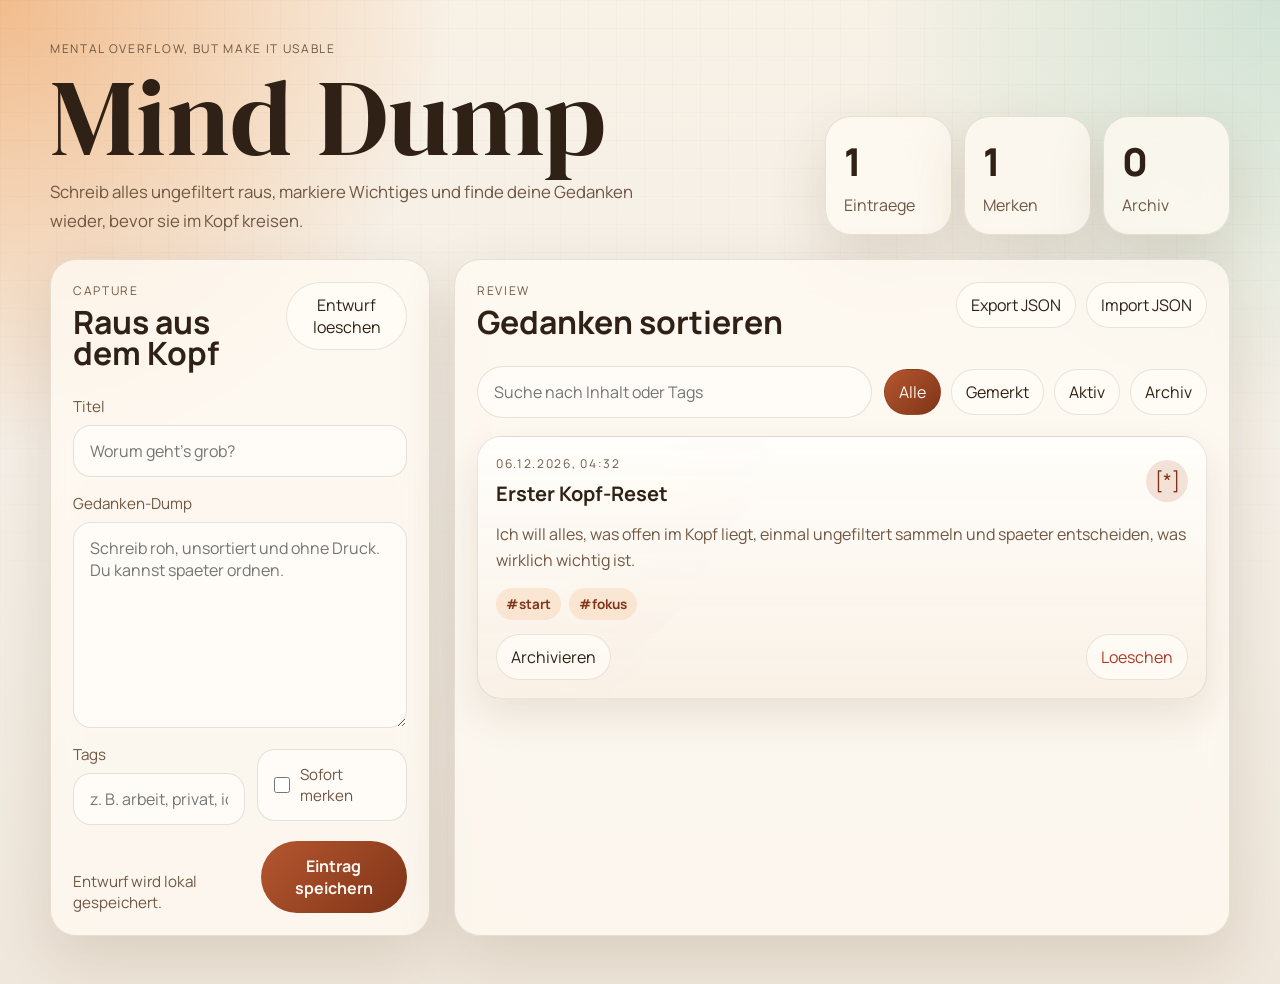
==== index.html @ 77f547cd "Initial Mind Dump MVP" ====
<!DOCTYPE html>
<html lang="de">
  <head>
    <meta charset="UTF-8" />
    <meta name="viewport" content="width=device-width, initial-scale=1.0" />
    <title>Mind Dump</title>
    <link rel="preconnect" href="https://fonts.googleapis.com" />
    <link rel="preconnect" href="https://fonts.gstatic.com" crossorigin />
    <link
      href="https://fonts.googleapis.com/css2?family=Manrope:wght@400;500;700;800&family=DM+Serif+Display:ital@0;1&display=swap"
      rel="stylesheet"
    />
    <link rel="stylesheet" href="./styles.css" />
  </head>
  <body>
    <div class="page-shell">
      <header class="hero">
        <div class="hero-copy">
          <p class="eyebrow">mental overflow, but make it usable</p>
          <h1>Mind Dump</h1>
          <p class="hero-text">
            Schreib alles ungefiltert raus, markiere Wichtiges und finde deine
            Gedanken wieder, bevor sie im Kopf kreisen.
          </p>
        </div>
        <div class="hero-stats" aria-label="Uebersicht">
          <article>
            <span id="totalCount">0</span>
            <p>Eintraege</p>
          </article>
          <article>
            <span id="starredCount">0</span>
            <p>Merken</p>
          </article>
          <article>
            <span id="archivedCount">0</span>
            <p>Archiv</p>
          </article>
        </div>
      </header>

      <main class="layout">
        <section class="composer panel">
          <div class="section-head">
            <div>
              <p class="section-kicker">Capture</p>
              <h2>Raus aus dem Kopf</h2>
            </div>
            <button id="clearDraftButton" class="ghost-button" type="button">
              Entwurf loeschen
            </button>
          </div>

          <form id="entryForm" class="entry-form">
            <label class="field">
              <span>Titel</span>
              <input
                id="titleInput"
                name="title"
                type="text"
                maxlength="80"
                placeholder="Worum geht's grob?"
              />
            </label>

            <label class="field">
              <span>Gedanken-Dump</span>
              <textarea
                id="contentInput"
                name="content"
                rows="8"
                maxlength="1200"
                placeholder="Schreib roh, unsortiert und ohne Druck. Du kannst spaeter ordnen."
                required
              ></textarea>
            </label>

            <div class="form-row">
              <label class="field">
                <span>Tags</span>
                <input
                  id="tagsInput"
                  name="tags"
                  type="text"
                  placeholder="z. B. arbeit, privat, idee"
                />
              </label>

              <label class="toggle">
                <input id="starInput" name="starred" type="checkbox" />
                <span>Sofort merken</span>
              </label>
            </div>

            <div class="form-actions">
              <p id="draftState" class="draft-state" aria-live="polite">
                Entwurf wird lokal gespeichert.
              </p>
              <button class="primary-button" type="submit">
                Eintrag speichern
              </button>
            </div>
          </form>
        </section>

        <section class="board panel">
          <div class="section-head board-head">
            <div>
              <p class="section-kicker">Review</p>
              <h2>Gedanken sortieren</h2>
            </div>
            <div class="actions-inline">
              <button id="exportButton" class="ghost-button" type="button">
                Export JSON
              </button>
              <label class="import-button">
                Import JSON
                <input id="importInput" type="file" accept="application/json" />
              </label>
            </div>
          </div>

          <div class="toolbar">
            <label class="search-field">
              <span class="sr-only">Suche</span>
              <input
                id="searchInput"
                type="search"
                placeholder="Suche nach Inhalt oder Tags"
              />
            </label>

            <div class="filters" role="tablist" aria-label="Filter">
              <button class="filter-chip active" type="button" data-filter="all">
                Alle
              </button>
              <button class="filter-chip" type="button" data-filter="starred">
                Gemerkt
              </button>
              <button class="filter-chip" type="button" data-filter="active">
                Aktiv
              </button>
              <button class="filter-chip" type="button" data-filter="archived">
                Archiv
              </button>
            </div>
          </div>

          <div id="entriesGrid" class="entries-grid" aria-live="polite"></div>
          <template id="entryTemplate">
            <article class="entry-card">
              <div class="entry-top">
                <div>
                  <p class="entry-date"></p>
                  <h3 class="entry-title"></h3>
                </div>
                <button class="star-button" type="button" aria-label="Merken">
                  [ ]
                </button>
              </div>
              <p class="entry-content"></p>
              <div class="tag-list"></div>
              <div class="entry-actions">
                <button class="ghost-button archive-button" type="button">
                  Archivieren
                </button>
                <button class="ghost-button delete-button danger" type="button">
                  Loeschen
                </button>
              </div>
            </article>
          </template>

          <div id="emptyState" class="empty-state">
            <p>Noch nichts hier. Der erste ungeordnete Gedanke darf ruhig chaotisch sein.</p>
          </div>
        </section>
      </main>
    </div>

    <script src="./app.js"></script>
  </body>
</html>
---- styles.css ----
:root {
  --bg: #f4efe7;
  --bg-accent: #f8d8a8;
  --panel: rgba(255, 250, 243, 0.78);
  --panel-strong: #fffaf3;
  --line: rgba(77, 49, 27, 0.12);
  --text: #2f2116;
  --muted: #715743;
  --accent: #b5572f;
  --accent-deep: #7f3418;
  --accent-soft: #f0b37e;
  --danger: #ab3b28;
  --shadow: 0 22px 60px rgba(82, 48, 22, 0.14);
}

* {
  box-sizing: border-box;
}

body {
  margin: 0;
  min-height: 100vh;
  font-family: "Manrope", sans-serif;
  color: var(--text);
  background:
    radial-gradient(circle at top left, rgba(240, 179, 126, 0.85), transparent 28%),
    radial-gradient(circle at top right, rgba(189, 220, 204, 0.65), transparent 26%),
    linear-gradient(180deg, #f8f1e6 0%, var(--bg) 45%, #efe7db 100%);
}

body::before {
  content: "";
  position: fixed;
  inset: 0;
  pointer-events: none;
  background-image: linear-gradient(rgba(77, 49, 27, 0.04) 1px, transparent 1px),
    linear-gradient(90deg, rgba(77, 49, 27, 0.04) 1px, transparent 1px);
  background-size: 28px 28px;
  mask-image: linear-gradient(180deg, rgba(0, 0, 0, 0.55), transparent 90%);
}

.page-shell {
  width: min(1180px, calc(100% - 32px));
  margin: 0 auto;
  padding: 40px 0 48px;
}

.hero {
  display: grid;
  grid-template-columns: minmax(0, 1.3fr) minmax(280px, 0.7fr);
  gap: 24px;
  align-items: end;
  margin-bottom: 24px;
}

.eyebrow,
.section-kicker,
.entry-date {
  margin: 0;
  letter-spacing: 0.14em;
  text-transform: uppercase;
  color: var(--muted);
  font-size: 0.75rem;
}

.hero h1,
.section-head h2 {
  margin: 8px 0 10px;
  line-height: 0.95;
}

.hero h1 {
  font-family: "DM Serif Display", serif;
  font-size: clamp(3.6rem, 10vw, 6.8rem);
  font-weight: 400;
}

.hero-text {
  width: min(62ch, 100%);
  margin: 0;
  color: var(--muted);
  font-size: 1.05rem;
  line-height: 1.7;
}

.hero-stats {
  display: grid;
  grid-template-columns: repeat(3, 1fr);
  gap: 12px;
}

.hero-stats article,
.panel {
  border: 1px solid var(--line);
  border-radius: 26px;
  backdrop-filter: blur(14px);
  box-shadow: var(--shadow);
  background: var(--panel);
}

.hero-stats article {
  padding: 18px;
}

.hero-stats span {
  display: block;
  font-size: clamp(1.6rem, 4vw, 2.4rem);
  font-weight: 800;
}

.hero-stats p {
  margin: 6px 0 0;
  color: var(--muted);
}

.layout {
  display: grid;
  grid-template-columns: minmax(320px, 380px) minmax(0, 1fr);
  gap: 24px;
}

.panel {
  padding: 22px;
}

.section-head,
.entry-top,
.form-row,
.form-actions,
.board-head,
.toolbar,
.entry-actions {
  display: flex;
  align-items: center;
  justify-content: space-between;
  gap: 12px;
}

.section-head {
  align-items: flex-start;
  margin-bottom: 18px;
}

.section-head h2 {
  font-size: 2rem;
}

.entry-form {
  display: grid;
  gap: 16px;
}

.field {
  display: grid;
  gap: 8px;
}

.field span,
.toggle span,
.draft-state {
  color: var(--muted);
  font-size: 0.95rem;
}

input,
textarea,
.filter-chip,
.ghost-button,
.primary-button,
.import-button,
.star-button {
  font: inherit;
}

input,
textarea {
  width: 100%;
  border: 1px solid rgba(77, 49, 27, 0.14);
  border-radius: 18px;
  padding: 14px 16px;
  color: var(--text);
  background: rgba(255, 253, 249, 0.92);
  transition: border-color 160ms ease, transform 160ms ease, box-shadow 160ms ease;
}

input:focus,
textarea:focus,
.filter-chip:focus-visible,
.ghost-button:focus-visible,
.primary-button:focus-visible,
.import-button:focus-within,
.star-button:focus-visible {
  outline: none;
  border-color: rgba(181, 87, 47, 0.5);
  box-shadow: 0 0 0 4px rgba(181, 87, 47, 0.12);
}

textarea {
  resize: vertical;
  min-height: 180px;
}

.toggle {
  display: inline-flex;
  align-items: center;
  gap: 10px;
  padding: 14px 16px;
  border-radius: 18px;
  border: 1px solid rgba(77, 49, 27, 0.14);
  background: rgba(255, 253, 249, 0.92);
  min-width: 150px;
}

.toggle input {
  width: 18px;
  height: 18px;
  margin: 0;
}

.form-actions {
  align-items: flex-end;
}

.draft-state {
  margin: 0;
}

.primary-button,
.ghost-button,
.import-button,
.filter-chip,
.star-button {
  border: 0;
  cursor: pointer;
  transition: transform 160ms ease, background-color 160ms ease, color 160ms ease,
    opacity 160ms ease;
}

.primary-button:hover,
.ghost-button:hover,
.import-button:hover,
.filter-chip:hover,
.star-button:hover {
  transform: translateY(-1px);
}

.primary-button {
  padding: 14px 18px;
  border-radius: 999px;
  color: #fff7f2;
  background: linear-gradient(135deg, var(--accent) 0%, var(--accent-deep) 100%);
  font-weight: 700;
}

.ghost-button,
.import-button,
.filter-chip {
  padding: 11px 14px;
  border-radius: 999px;
  color: var(--text);
  background: rgba(255, 252, 246, 0.9);
  border: 1px solid rgba(77, 49, 27, 0.12);
}

.import-button {
  position: relative;
  overflow: hidden;
}

.import-button input {
  position: absolute;
  inset: 0;
  opacity: 0;
  cursor: pointer;
}

.filters,
.actions-inline {
  display: flex;
  flex-wrap: wrap;
  gap: 10px;
}

.filter-chip.active {
  color: #fff6ee;
  background: linear-gradient(135deg, var(--accent) 0%, var(--accent-deep) 100%);
}

.search-field {
  flex: 1 1 240px;
}

.search-field input {
  border-radius: 999px;
}

.entries-grid {
  display: grid;
  grid-template-columns: repeat(auto-fit, minmax(250px, 1fr));
  gap: 16px;
  margin-top: 18px;
}

.entry-card {
  display: grid;
  gap: 14px;
  padding: 18px;
  min-height: 240px;
  border-radius: 24px;
  border: 1px solid rgba(77, 49, 27, 0.12);
  background:
    linear-gradient(180deg, rgba(255, 254, 251, 0.96), rgba(249, 240, 229, 0.92)),
    linear-gradient(135deg, rgba(240, 179, 126, 0.12), transparent 50%);
  box-shadow: 0 18px 40px rgba(67, 40, 20, 0.1);
  animation: fadeUp 320ms ease both;
}

.entry-title {
  margin: 8px 0 0;
  font-size: 1.25rem;
}

.entry-content {
  margin: 0;
  color: var(--muted);
  line-height: 1.65;
  white-space: pre-wrap;
}

.tag-list {
  display: flex;
  flex-wrap: wrap;
  gap: 8px;
}

.tag {
  padding: 7px 10px;
  border-radius: 999px;
  background: rgba(240, 179, 126, 0.24);
  color: var(--accent-deep);
  font-size: 0.84rem;
  font-weight: 700;
}

.star-button {
  width: 42px;
  height: 42px;
  border-radius: 50%;
  color: var(--accent-deep);
  background: rgba(240, 179, 126, 0.18);
  font-size: 1.25rem;
}

.star-button.is-starred {
  background: rgba(181, 87, 47, 0.16);
}

.danger {
  color: var(--danger);
}

.empty-state {
  margin-top: 18px;
  padding: 42px 18px;
  border-radius: 24px;
  text-align: center;
  color: var(--muted);
  border: 1px dashed rgba(77, 49, 27, 0.18);
  background: rgba(255, 251, 245, 0.7);
}

.sr-only {
  position: absolute;
  width: 1px;
  height: 1px;
  padding: 0;
  margin: -1px;
  overflow: hidden;
  clip: rect(0, 0, 0, 0);
  white-space: nowrap;
  border: 0;
}

@keyframes fadeUp {
  from {
    opacity: 0;
    transform: translateY(10px);
  }

  to {
    opacity: 1;
    transform: translateY(0);
  }
}

@media (max-width: 920px) {
  .hero,
  .layout {
    grid-template-columns: 1fr;
  }

  .hero-stats {
    grid-template-columns: repeat(3, minmax(0, 1fr));
  }
}

@media (max-width: 640px) {
  .page-shell {
    width: min(100% - 20px, 100%);
    padding-top: 20px;
  }

  .panel {
    padding: 18px;
    border-radius: 22px;
  }

  .hero h1 {
    font-size: 3.4rem;
  }

  .hero-stats,
  .form-row,
  .toolbar,
  .entry-actions,
  .form-actions,
  .entry-top {
    grid-template-columns: 1fr;
    display: grid;
  }

  .actions-inline {
    width: 100%;
  }

  .ghost-button,
  .primary-button,
  .import-button,
  .filter-chip,
  .search-field {
    width: 100%;
    justify-content: center;
    text-align: center;
  }
}
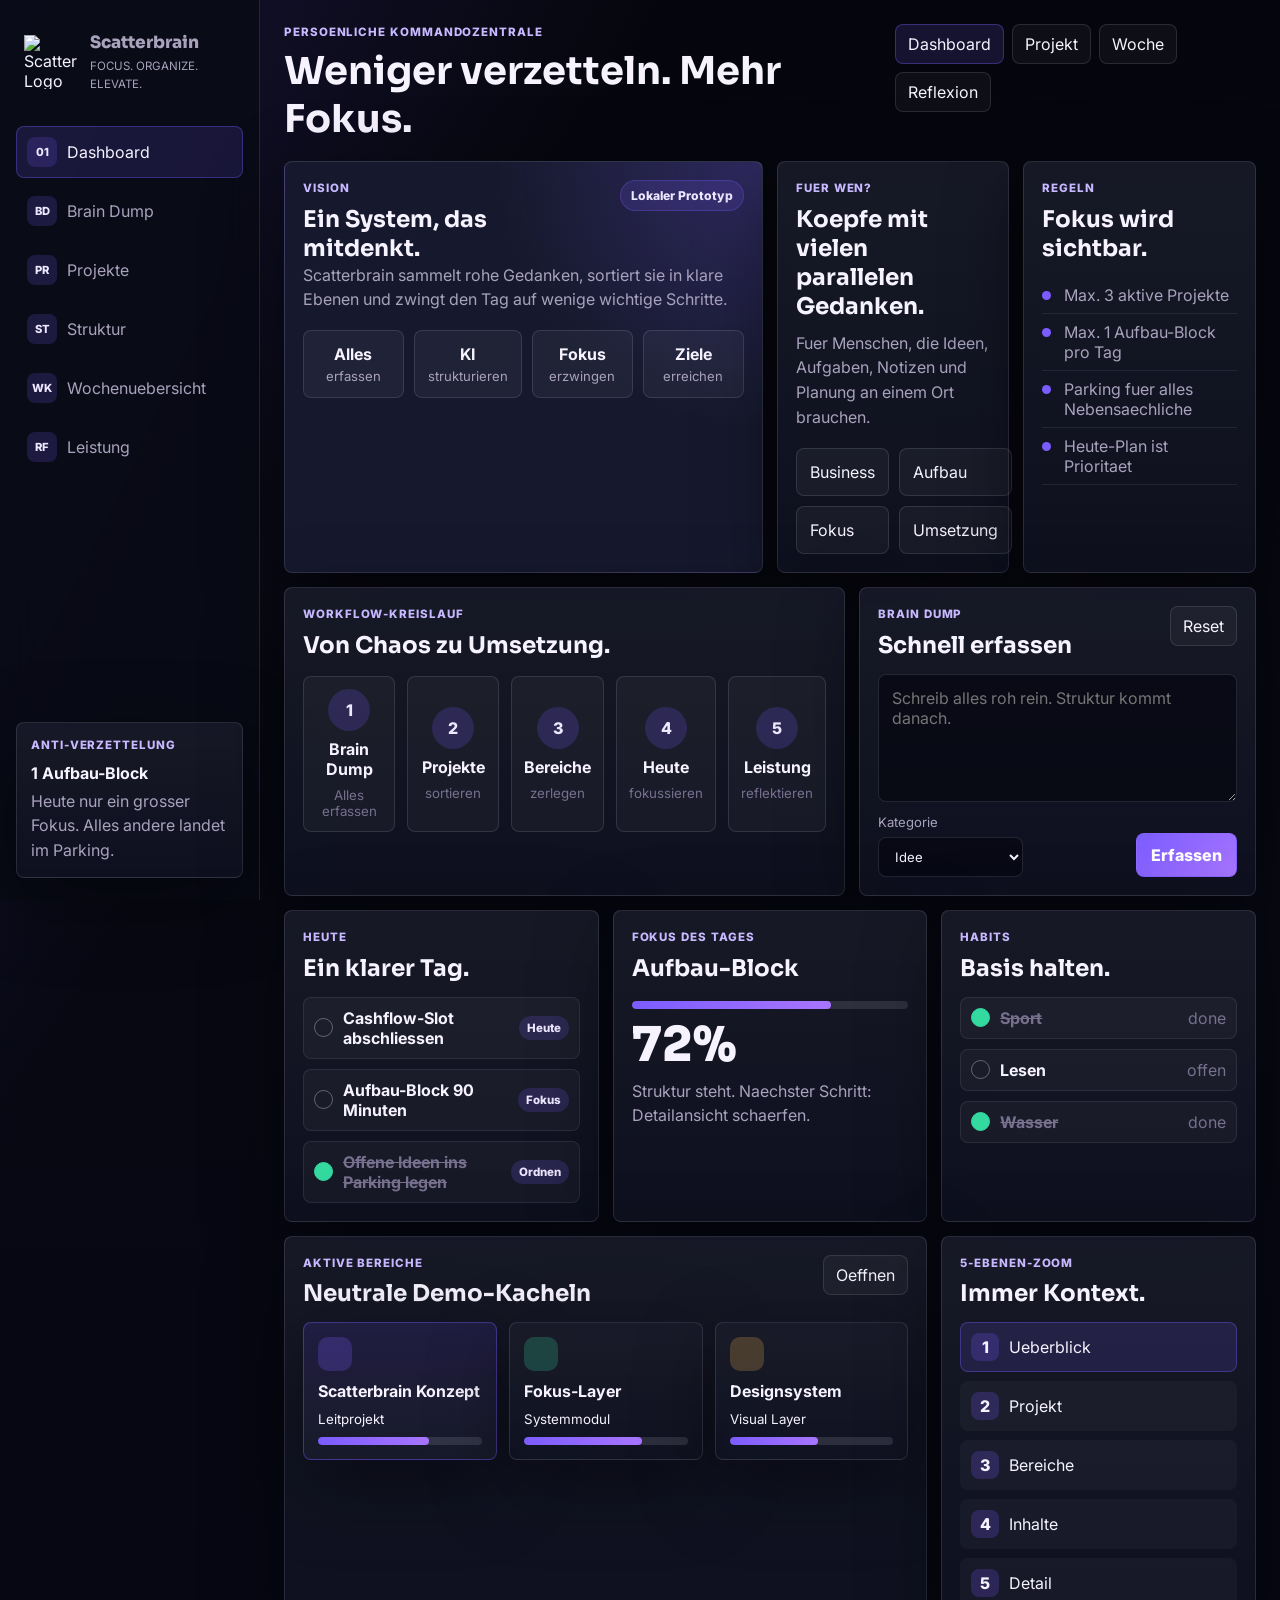
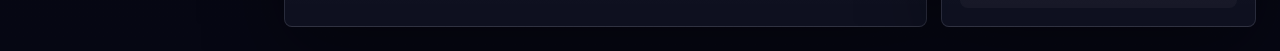
==== commit 353db5bd: "Add quest roadmap and shared project structure views" ====
--- a/index.html
+++ b/index.html
@@ -3,180 +3,431 @@
   <head>
     <meta charset="UTF-8" />
     <meta name="viewport" content="width=device-width, initial-scale=1.0" />
-    <title>Mind Dump</title>
+    <title>Scatterbrain</title>
     <link rel="preconnect" href="https://fonts.googleapis.com" />
     <link rel="preconnect" href="https://fonts.gstatic.com" crossorigin />
     <link
-      href="https://fonts.googleapis.com/css2?family=Manrope:wght@400;500;700;800&family=DM+Serif+Display:ital@0;1&display=swap"
+      href="https://fonts.googleapis.com/css2?family=Inter:wght@400;500;600;700;800&family=Sora:wght@600;700;800&display=swap"
       rel="stylesheet"
     />
     <link rel="stylesheet" href="./styles.css" />
   </head>
   <body>
-    <div class="page-shell">
-      <header class="hero">
-        <div class="hero-copy">
-          <p class="eyebrow">mental overflow, but make it usable</p>
-          <h1>Mind Dump</h1>
-          <p class="hero-text">
-            Schreib alles ungefiltert raus, markiere Wichtiges und finde deine
-            Gedanken wieder, bevor sie im Kopf kreisen.
-          </p>
+    <div class="app-shell">
+      <aside class="sidebar" aria-label="Hauptnavigation">
+        <div class="brand-lockup">
+          <div class="logo-mark">
+            <img src="./assets/scatterbrain-logo.jpeg" alt="Scatterbrain Logo" />
+          </div>
+          <div>
+            <p class="brand-name">Scatterbrain</p>
+            <p class="brand-tagline">Focus. Organize. Elevate.</p>
+          </div>
         </div>
-        <div class="hero-stats" aria-label="Uebersicht">
-          <article>
-            <span id="totalCount">0</span>
-            <p>Eintraege</p>
+
+        <nav class="side-nav">
+          <button class="nav-item active" type="button" data-view="dashboard">
+            <span class="icon-box">01</span>
+            Dashboard
+          </button>
+          <button class="nav-item" type="button" data-view="brain">
+            <span class="icon-box">BD</span>
+            Brain Dump
+          </button>
+          <button class="nav-item" type="button" data-view="projects">
+            <span class="icon-box">PR</span>
+            Projekte
+          </button>
+          <button class="nav-item" type="button" data-view="structure">
+            <span class="icon-box">ST</span>
+            Struktur
+          </button>
+          <button class="nav-item" type="button" data-view="week">
+            <span class="icon-box">WK</span>
+            Wochenuebersicht
+          </button>
+          <button class="nav-item" type="button" data-view="performance">
+            <span class="icon-box">RF</span>
+            Leistung
+          </button>
+        </nav>
+
+        <div class="focus-card">
+          <p class="micro-label">Anti-Verzettelung</p>
+          <strong>1 Aufbau-Block</strong>
+          <span>Heute nur ein grosser Fokus. Alles andere landet im Parking.</span>
+        </div>
+      </aside>
+
+      <main class="workspace">
+        <header class="topbar">
+          <div>
+            <p class="micro-label">Persoenliche Kommandozentrale</p>
+            <h1>Weniger verzetteln. Mehr Fokus.</h1>
+          </div>
+          <div class="tab-strip" role="tablist" aria-label="Offene Ansichten">
+            <button class="tab-pill active" type="button" data-view="dashboard">
+              Dashboard
+            </button>
+            <button class="tab-pill" type="button" data-view="projects">
+              Projekt
+            </button>
+            <button class="tab-pill" type="button" data-view="week">
+              Woche
+            </button>
+            <button class="tab-pill" type="button" data-view="performance">
+              Reflexion
+            </button>
+          </div>
+        </header>
+
+        <section id="dashboard" class="view active-view" aria-labelledby="dashboard-title">
+          <div class="dashboard-grid">
+            <article class="panel hero-panel span-6">
+              <div class="panel-head">
+                <div>
+                  <p class="micro-label">Vision</p>
+                  <h2 id="dashboard-title">Ein System, das mitdenkt.</h2>
+                </div>
+                <span class="status-pill">Lokaler Prototyp</span>
+              </div>
+              <p>
+                Scatterbrain sammelt rohe Gedanken, sortiert sie in klare
+                Ebenen und zwingt den Tag auf wenige wichtige Schritte.
+              </p>
+              <div class="principle-row">
+                <div><strong>Alles</strong><span>erfassen</span></div>
+                <div><strong>KI</strong><span>strukturieren</span></div>
+                <div><strong>Fokus</strong><span>erzwingen</span></div>
+                <div><strong>Ziele</strong><span>erreichen</span></div>
+              </div>
+            </article>
+
+            <article class="panel span-3">
+              <p class="micro-label">Fuer wen?</p>
+              <h2>Koepfe mit vielen parallelen Gedanken.</h2>
+              <p>
+                Fuer Menschen, die Ideen, Aufgaben, Notizen und Planung an
+                einem Ort brauchen.
+              </p>
+              <div class="mini-grid">
+                <span>Business</span>
+                <span>Aufbau</span>
+                <span>Fokus</span>
+                <span>Umsetzung</span>
+              </div>
+            </article>
+
+            <article class="panel span-3">
+              <p class="micro-label">Regeln</p>
+              <h2>Fokus wird sichtbar.</h2>
+              <ul class="rule-list">
+                <li>Max. 3 aktive Projekte</li>
+                <li>Max. 1 Aufbau-Block pro Tag</li>
+                <li>Parking fuer alles Nebensaechliche</li>
+                <li>Heute-Plan ist Prioritaet</li>
+              </ul>
+            </article>
+
+            <article class="panel span-7">
+              <div class="panel-head">
+                <div>
+                  <p class="micro-label">Workflow-Kreislauf</p>
+                  <h2>Von Chaos zu Umsetzung.</h2>
+                </div>
+              </div>
+              <div class="workflow" aria-label="Workflow">
+                <div class="workflow-step active">
+                  <span>1</span>
+                  <strong>Brain Dump</strong>
+                  <small>Alles erfassen</small>
+                </div>
+                <div class="workflow-step">
+                  <span>2</span>
+                  <strong>Projekte</strong>
+                  <small>sortieren</small>
+                </div>
+                <div class="workflow-step">
+                  <span>3</span>
+                  <strong>Bereiche</strong>
+                  <small>zerlegen</small>
+                </div>
+                <div class="workflow-step">
+                  <span>4</span>
+                  <strong>Heute</strong>
+                  <small>fokussieren</small>
+                </div>
+                <div class="workflow-step">
+                  <span>5</span>
+                  <strong>Leistung</strong>
+                  <small>reflektieren</small>
+                </div>
+              </div>
+            </article>
+
+            <article class="panel span-5">
+              <div class="panel-head">
+                <div>
+                  <p class="micro-label">Brain Dump</p>
+                  <h2>Schnell erfassen</h2>
+                </div>
+                <button class="icon-action" id="clearBrainForm" type="button" title="Leeren">
+                  Reset
+                </button>
+              </div>
+              <form class="quick-capture" id="brainForm">
+                <textarea
+                  id="brainInput"
+                  rows="5"
+                  maxlength="700"
+                  placeholder="Schreib alles roh rein. Struktur kommt danach."
+                  required
+                ></textarea>
+                <div class="capture-actions">
+                  <label>
+                    <span>Kategorie</span>
+                    <select id="brainCategory">
+                      <option>Idee</option>
+                      <option>Aufgabe</option>
+                      <option>Notiz</option>
+                      <option>Frage</option>
+                    </select>
+                  </label>
+                  <button class="primary-button" type="submit">Erfassen</button>
+                </div>
+              </form>
+            </article>
+
+            <article class="panel span-4">
+              <p class="micro-label">Heute</p>
+              <h2>Ein klarer Tag.</h2>
+              <div class="task-list" id="todayTasks"></div>
+            </article>
+
+            <article class="panel span-4">
+              <p class="micro-label">Fokus des Tages</p>
+              <h2>Aufbau-Block</h2>
+              <div class="focus-meter">
+                <span style="width: 72%"></span>
+              </div>
+              <p class="large-number">72%</p>
+              <p>Struktur steht. Naechster Schritt: Detailansicht schaerfen.</p>
+            </article>
+
+            <article class="panel span-4">
+              <p class="micro-label">Habits</p>
+              <h2>Basis halten.</h2>
+              <div class="habit-list" id="habitList"></div>
+            </article>
+
+            <article class="panel span-8">
+              <div class="panel-head">
+                <div>
+                  <p class="micro-label">Aktive Bereiche</p>
+                  <h2>Neutrale Demo-Kacheln</h2>
+                </div>
+                <button class="ghost-button" type="button" data-view="projects">
+                  Oeffnen
+                </button>
+              </div>
+              <div class="project-grid" id="projectGrid"></div>
+            </article>
+
+            <article class="panel span-4">
+              <p class="micro-label">5-Ebenen-Zoom</p>
+              <h2>Immer Kontext.</h2>
+              <div class="zoom-rail">
+                <button class="zoom-item active" type="button" data-view="dashboard">
+                  <span>1</span> Ueberblick
+                </button>
+                <button class="zoom-item" type="button" data-view="projects">
+                  <span>2</span> Projekt
+                </button>
+                <button class="zoom-item" type="button" data-view="structure">
+                  <span>3</span> Bereiche
+                </button>
+                <button class="zoom-item" type="button" data-view="structure">
+                  <span>4</span> Inhalte
+                </button>
+                <button class="zoom-item" type="button" data-view="structure">
+                  <span>5</span> Detail
+                </button>
+              </div>
+            </article>
+          </div>
+        </section>
+
+        <section id="brain" class="view" aria-labelledby="brain-title">
+          <div class="two-column">
+            <article class="panel">
+              <p class="micro-label">Ebene 1</p>
+              <h2 id="brain-title">Brain Dump Eingang</h2>
+              <p>
+                Jede Information landet zuerst hier. Danach kann sie als
+                Aufgabe, Notiz, Idee oder Projekt-Baustein einsortiert werden.
+              </p>
+              <form class="quick-capture wide" id="brainFormLarge">
+                <textarea
+                  id="brainInputLarge"
+                  rows="8"
+                  maxlength="900"
+                  placeholder="Alles rein. Keine Ordnung noetig."
+                  required
+                ></textarea>
+                <div class="capture-actions">
+                  <label>
+                    <span>Typ</span>
+                    <select id="brainCategoryLarge">
+                      <option>Idee</option>
+                      <option>Aufgabe</option>
+                      <option>Notiz</option>
+                      <option>Frage</option>
+                    </select>
+                  </label>
+                  <button class="primary-button" type="submit">Speichern</button>
+                </div>
+              </form>
+            </article>
+            <article class="panel">
+              <div class="panel-head">
+                <div>
+                  <p class="micro-label">Inbox</p>
+                  <h2>Neue Eintraege</h2>
+                </div>
+                <button class="ghost-button danger" id="clearBrainDump" type="button">
+                  Liste leeren
+                </button>
+              </div>
+              <div class="inbox-list" id="brainDumpList"></div>
+            </article>
+          </div>
+        </section>
+
+        <section id="projects" class="view" aria-labelledby="projects-title">
+          <div class="project-view">
+            <article class="panel project-overview">
+              <div class="panel-head">
+                <div>
+                  <p class="micro-label">Ebene 2</p>
+                  <h2 id="projects-title">Projektansicht</h2>
+                </div>
+                <span class="status-pill">In Bearbeitung</span>
+              </div>
+              <div class="project-header-block">
+                <div class="project-symbol" id="projectSymbol">SB</div>
+                <div>
+                  <h3 id="projectTitle">Scatterbrain Konzept</h3>
+                  <p id="projectSummary">
+                    Neutrale Demo fuer Navigation, Struktur, Aufgaben,
+                    Notizen und Fokuslogik.
+                  </p>
+                </div>
+              </div>
+              <div class="subtabs" role="tablist" aria-label="Projektbereiche">
+                <button class="subtab active" type="button" data-project-panel="overview">
+                  Uebersicht
+                </button>
+                <button class="subtab" type="button" data-project-panel="tasks">
+                  Aufgaben
+                </button>
+                <button class="subtab" type="button" data-project-panel="notes">
+                  Notizen
+                </button>
+                <button class="subtab" type="button" data-project-panel="files">
+                  Dateien
+                </button>
+              </div>
+              <div class="project-panel active-project-panel" id="project-overview">
+                <div id="projectRoadmap"></div>
+              </div>
+              <div class="project-panel" id="project-tasks">
+                <div class="task-list stacked" id="projectTasks"></div>
+              </div>
+              <div class="project-panel" id="project-notes">
+                <div class="note-card">
+                  <strong>Notiz</strong>
+                  <p>
+                    Das Produkt bleibt ruhig, hierarchisch und immer manuell
+                    korrigierbar.
+                  </p>
+                </div>
+              </div>
+              <div class="project-panel" id="project-files">
+                <div class="file-row"><span>design-tokens.pdf</span><small>Meta</small></div>
+                <div class="file-row"><span>wireframe.png</span><small>UI</small></div>
+              </div>
+            </article>
+
+            <aside class="panel detail-panel">
+              <p class="micro-label">Ebene 5</p>
+              <h2>Detailansicht</h2>
+              <div id="detailContent"></div>
+            </aside>
+          </div>
+        </section>
+
+        <section id="structure" class="view" aria-labelledby="structure-title">
+          <div class="structure-layout">
+            <article class="panel tree-panel">
+              <p class="micro-label">Baum</p>
+              <h2 id="structure-title">Projektstruktur</h2>
+              <div id="structureTree"></div>
+              <div class="view-switch">
+                <button class="active" type="button" data-structure-mode="roadmap">Roadmap</button>
+                <button type="button" data-structure-mode="tree">Baum</button>
+                <button type="button" data-structure-mode="table">Tabelle</button>
+              </div>
+            </article>
+
+            <article class="panel mindmap-panel">
+              <p class="micro-label">Ebene 3 bis 4</p>
+              <h2>Visuelle Aufsplittung</h2>
+              <div id="structureCanvas"></div>
+            </article>
+
+            <article class="panel content-panel">
+              <p class="micro-label">Inhalte</p>
+              <h2 id="structureContentTitle">Projektinhalt</h2>
+              <div class="content-tabs" id="structureContentTabs"></div>
+              <div class="mini-table" id="structureContentTable"></div>
+            </article>
+          </div>
+        </section>
+
+        <section id="week" class="view" aria-labelledby="week-title">
+          <article class="panel">
+            <div class="panel-head">
+              <div>
+                <p class="micro-label">Planung</p>
+                <h2 id="week-title">Wochenuebersicht</h2>
+              </div>
+              <div class="week-controls">
+                <button class="icon-action" type="button">Zurueck</button>
+                <button class="icon-action" type="button">Heute</button>
+              </div>
+            </div>
+            <div class="week-board" id="weekBoard"></div>
           </article>
-          <article>
-            <span id="starredCount">0</span>
-            <p>Merken</p>
+        </section>
+
+        <section id="performance" class="view" aria-labelledby="performance-title">
+          <article class="panel">
+            <p class="micro-label">Reflexion</p>
+            <h2 id="performance-title">Leistungsuebersicht</h2>
+            <div class="metric-grid" id="metricGrid"></div>
           </article>
-          <article>
-            <span id="archivedCount">0</span>
-            <p>Archiv</p>
-          </article>
-        </div>
-      </header>
-
-      <main class="layout">
-        <section class="composer panel">
-          <div class="section-head">
-            <div>
-              <p class="section-kicker">Capture</p>
-              <h2>Raus aus dem Kopf</h2>
-            </div>
-            <button id="clearDraftButton" class="ghost-button" type="button">
-              Entwurf loeschen
-            </button>
-          </div>
-
-          <form id="entryForm" class="entry-form">
-            <label class="field">
-              <span>Titel</span>
-              <input
-                id="titleInput"
-                name="title"
-                type="text"
-                maxlength="80"
-                placeholder="Worum geht's grob?"
-              />
-            </label>
-
-            <label class="field">
-              <span>Gedanken-Dump</span>
-              <textarea
-                id="contentInput"
-                name="content"
-                rows="8"
-                maxlength="1200"
-                placeholder="Schreib roh, unsortiert und ohne Druck. Du kannst spaeter ordnen."
-                required
-              ></textarea>
-            </label>
-
-            <div class="form-row">
-              <label class="field">
-                <span>Tags</span>
-                <input
-                  id="tagsInput"
-                  name="tags"
-                  type="text"
-                  placeholder="z. B. arbeit, privat, idee"
-                />
-              </label>
-
-              <label class="toggle">
-                <input id="starInput" name="starred" type="checkbox" />
-                <span>Sofort merken</span>
-              </label>
-            </div>
-
-            <div class="form-actions">
-              <p id="draftState" class="draft-state" aria-live="polite">
-                Entwurf wird lokal gespeichert.
-              </p>
-              <button class="primary-button" type="submit">
-                Eintrag speichern
-              </button>
-            </div>
-          </form>
-        </section>
-
-        <section class="board panel">
-          <div class="section-head board-head">
-            <div>
-              <p class="section-kicker">Review</p>
-              <h2>Gedanken sortieren</h2>
-            </div>
-            <div class="actions-inline">
-              <button id="exportButton" class="ghost-button" type="button">
-                Export JSON
-              </button>
-              <label class="import-button">
-                Import JSON
-                <input id="importInput" type="file" accept="application/json" />
-              </label>
-            </div>
-          </div>
-
-          <div class="toolbar">
-            <label class="search-field">
-              <span class="sr-only">Suche</span>
-              <input
-                id="searchInput"
-                type="search"
-                placeholder="Suche nach Inhalt oder Tags"
-              />
-            </label>
-
-            <div class="filters" role="tablist" aria-label="Filter">
-              <button class="filter-chip active" type="button" data-filter="all">
-                Alle
-              </button>
-              <button class="filter-chip" type="button" data-filter="starred">
-                Gemerkt
-              </button>
-              <button class="filter-chip" type="button" data-filter="active">
-                Aktiv
-              </button>
-              <button class="filter-chip" type="button" data-filter="archived">
-                Archiv
-              </button>
-            </div>
-          </div>
-
-          <div id="entriesGrid" class="entries-grid" aria-live="polite"></div>
-          <template id="entryTemplate">
-            <article class="entry-card">
-              <div class="entry-top">
-                <div>
-                  <p class="entry-date"></p>
-                  <h3 class="entry-title"></h3>
-                </div>
-                <button class="star-button" type="button" aria-label="Merken">
-                  [ ]
-                </button>
-              </div>
-              <p class="entry-content"></p>
-              <div class="tag-list"></div>
-              <div class="entry-actions">
-                <button class="ghost-button archive-button" type="button">
-                  Archivieren
-                </button>
-                <button class="ghost-button delete-button danger" type="button">
-                  Loeschen
-                </button>
-              </div>
-            </article>
-          </template>
-
-          <div id="emptyState" class="empty-state">
-            <p>Noch nichts hier. Der erste ungeordnete Gedanke darf ruhig chaotisch sein.</p>
-          </div>
         </section>
       </main>
     </div>
+
+    <template id="projectCardTemplate">
+      <button class="project-card" type="button">
+        <span class="project-icon"></span>
+        <strong></strong>
+        <small></small>
+        <span class="progress-track"><span></span></span>
+      </button>
+    </template>
 
     <script src="./app.js"></script>
   </body>
--- a/styles.css
+++ b/styles.css
@@ -1,16 +1,23 @@
 :root {
-  --bg: #f4efe7;
-  --bg-accent: #f8d8a8;
-  --panel: rgba(255, 250, 243, 0.78);
-  --panel-strong: #fffaf3;
-  --line: rgba(77, 49, 27, 0.12);
-  --text: #2f2116;
-  --muted: #715743;
-  --accent: #b5572f;
-  --accent-deep: #7f3418;
-  --accent-soft: #f0b37e;
-  --danger: #ab3b28;
-  --shadow: 0 22px 60px rgba(82, 48, 22, 0.14);
+  --bg: #070812;
+  --bg-2: #0d1020;
+  --panel: rgba(17, 19, 35, 0.82);
+  --panel-strong: rgba(24, 27, 48, 0.94);
+  --panel-soft: rgba(123, 92, 255, 0.09);
+  --line: rgba(237, 232, 255, 0.12);
+  --line-strong: rgba(123, 92, 255, 0.42);
+  --text: #f6f3ff;
+  --muted: #a9a2bd;
+  --muted-2: #77708f;
+  --electric: #7b5cff;
+  --electric-2: #a875ff;
+  --deep: #241a4f;
+  --lavender: #ede8ff;
+  --done: #34d9a0;
+  --due: #f5b84e;
+  --important: #f76d7a;
+  --radius: 8px;
+  --shadow: 0 24px 80px rgba(0, 0, 0, 0.42);
 }
 
 * {
@@ -20,371 +27,1267 @@
 body {
   margin: 0;
   min-height: 100vh;
-  font-family: "Manrope", sans-serif;
   color: var(--text);
+  font-family: "Inter", "Segoe UI", sans-serif;
   background:
-    radial-gradient(circle at top left, rgba(240, 179, 126, 0.85), transparent 28%),
-    radial-gradient(circle at top right, rgba(189, 220, 204, 0.65), transparent 26%),
-    linear-gradient(180deg, #f8f1e6 0%, var(--bg) 45%, #efe7db 100%);
-}
-
-body::before {
-  content: "";
-  position: fixed;
-  inset: 0;
-  pointer-events: none;
-  background-image: linear-gradient(rgba(77, 49, 27, 0.04) 1px, transparent 1px),
-    linear-gradient(90deg, rgba(77, 49, 27, 0.04) 1px, transparent 1px);
-  background-size: 28px 28px;
-  mask-image: linear-gradient(180deg, rgba(0, 0, 0, 0.55), transparent 90%);
-}
-
-.page-shell {
-  width: min(1180px, calc(100% - 32px));
-  margin: 0 auto;
-  padding: 40px 0 48px;
-}
-
-.hero {
-  display: grid;
-  grid-template-columns: minmax(0, 1.3fr) minmax(280px, 0.7fr);
+    linear-gradient(120deg, rgba(123, 92, 255, 0.16), transparent 30%),
+    linear-gradient(180deg, #05060d 0%, var(--bg) 56%, #060713 100%);
+}
+
+button,
+input,
+select,
+textarea {
+  font: inherit;
+}
+
+button {
+  color: inherit;
+}
+
+.app-shell {
+  display: grid;
+  grid-template-columns: 260px minmax(0, 1fr);
+  min-height: 100vh;
+}
+
+.sidebar {
+  position: sticky;
+  top: 0;
+  height: 100vh;
+  display: flex;
+  flex-direction: column;
   gap: 24px;
-  align-items: end;
-  margin-bottom: 24px;
-}
-
-.eyebrow,
-.section-kicker,
-.entry-date {
+  padding: 22px 16px;
+  border-right: 1px solid var(--line);
+  background: rgba(9, 11, 22, 0.92);
+  backdrop-filter: blur(18px);
+}
+
+.brand-lockup {
+  display: flex;
+  align-items: center;
+  gap: 12px;
+  padding: 8px;
+}
+
+.logo-mark {
+  width: 54px;
+  height: 54px;
+  flex: 0 0 auto;
+}
+
+.logo-mark img {
+  display: block;
+  width: 100%;
+  height: 100%;
+  object-fit: contain;
+}
+
+.brand-name,
+.brand-tagline,
+.micro-label,
+p,
+h1,
+h2,
+h3 {
   margin: 0;
-  letter-spacing: 0.14em;
+}
+
+.brand-name,
+h1,
+h2,
+h3,
+.large-number {
+  font-family: "Sora", "Inter", sans-serif;
+  letter-spacing: 0;
+}
+
+.brand-name {
+  font-weight: 800;
+  font-size: 1.06rem;
+}
+
+.brand-tagline {
+  margin-top: 2px;
+  color: var(--muted);
+  font-size: 0.72rem;
   text-transform: uppercase;
+}
+
+.side-nav {
+  display: grid;
+  gap: 7px;
+}
+
+.nav-item,
+.tab-pill,
+.subtab,
+.zoom-item,
+.ghost-button,
+.icon-action,
+.primary-button,
+.project-card,
+.tree-list button,
+.view-switch button {
+  border: 1px solid transparent;
+  cursor: pointer;
+  transition:
+    transform 160ms ease,
+    border-color 160ms ease,
+    background 160ms ease,
+    color 160ms ease;
+}
+
+.nav-item {
+  display: flex;
+  align-items: center;
+  gap: 10px;
+  width: 100%;
+  padding: 10px;
+  border-radius: var(--radius);
+  background: transparent;
   color: var(--muted);
-  font-size: 0.75rem;
-}
-
-.hero h1,
-.section-head h2 {
-  margin: 8px 0 10px;
-  line-height: 0.95;
-}
-
-.hero h1 {
-  font-family: "DM Serif Display", serif;
-  font-size: clamp(3.6rem, 10vw, 6.8rem);
-  font-weight: 400;
-}
-
-.hero-text {
-  width: min(62ch, 100%);
-  margin: 0;
+  text-align: left;
+}
+
+.nav-item:hover,
+.nav-item.active,
+.tab-pill:hover,
+.tab-pill.active,
+.subtab.active,
+.zoom-item:hover,
+.zoom-item.active,
+.view-switch button.active {
+  color: var(--text);
+  border-color: rgba(123, 92, 255, 0.36);
+  background: rgba(123, 92, 255, 0.15);
+}
+
+.icon-box {
+  width: 30px;
+  height: 30px;
+  display: grid;
+  place-items: center;
+  border-radius: 8px;
+  color: var(--lavender);
+  background: rgba(123, 92, 255, 0.18);
+  font-size: 0.7rem;
+  font-weight: 800;
+}
+
+.focus-card,
+.panel,
+.project-card,
+.note-card,
+.file-row {
+  border: 1px solid var(--line);
+  border-radius: var(--radius);
+  background:
+    linear-gradient(180deg, rgba(255, 255, 255, 0.035), transparent),
+    var(--panel);
+  box-shadow: var(--shadow);
+}
+
+.focus-card {
+  margin-top: auto;
+  padding: 14px;
+}
+
+.focus-card strong,
+.focus-card span {
+  display: block;
+}
+
+.focus-card strong {
+  margin: 8px 0 6px;
+}
+
+.focus-card span,
+p {
   color: var(--muted);
-  font-size: 1.05rem;
-  line-height: 1.7;
-}
-
-.hero-stats {
-  display: grid;
-  grid-template-columns: repeat(3, 1fr);
-  gap: 12px;
-}
-
-.hero-stats article,
+  line-height: 1.55;
+}
+
+.workspace {
+  min-width: 0;
+  padding: 24px;
+}
+
+.topbar {
+  display: flex;
+  justify-content: space-between;
+  gap: 18px;
+  align-items: flex-start;
+  margin-bottom: 18px;
+}
+
+.topbar h1 {
+  margin-top: 5px;
+  font-size: clamp(1.55rem, 3vw, 2.45rem);
+}
+
+.micro-label {
+  color: #c7b8ff;
+  font-size: 0.72rem;
+  font-weight: 800;
+  letter-spacing: 0.08em;
+  text-transform: uppercase;
+}
+
+.tab-strip,
+.subtabs,
+.view-switch,
+.week-controls {
+  display: flex;
+  flex-wrap: wrap;
+  gap: 8px;
+}
+
+.tab-pill,
+.subtab,
+.view-switch button,
+.ghost-button,
+.icon-action {
+  padding: 9px 12px;
+  border-radius: var(--radius);
+  background: rgba(255, 255, 255, 0.04);
+  border-color: var(--line);
+}
+
+.view {
+  display: none;
+}
+
+.active-view {
+  display: block;
+  animation: fadeIn 220ms ease both;
+}
+
+.dashboard-grid {
+  display: grid;
+  grid-template-columns: repeat(12, minmax(0, 1fr));
+  gap: 14px;
+}
+
 .panel {
-  border: 1px solid var(--line);
-  border-radius: 26px;
-  backdrop-filter: blur(14px);
-  box-shadow: var(--shadow);
-  background: var(--panel);
-}
-
-.hero-stats article {
   padding: 18px;
-}
-
-.hero-stats span {
-  display: block;
-  font-size: clamp(1.6rem, 4vw, 2.4rem);
-  font-weight: 800;
-}
-
-.hero-stats p {
-  margin: 6px 0 0;
-  color: var(--muted);
-}
-
-.layout {
-  display: grid;
-  grid-template-columns: minmax(320px, 380px) minmax(0, 1fr);
-  gap: 24px;
-}
-
-.panel {
-  padding: 22px;
-}
-
-.section-head,
-.entry-top,
-.form-row,
-.form-actions,
-.board-head,
-.toolbar,
-.entry-actions {
-  display: flex;
-  align-items: center;
+  min-width: 0;
+}
+
+.panel h2 {
+  margin-top: 7px;
+  font-size: clamp(1.05rem, 1.8vw, 1.45rem);
+}
+
+.panel p + p,
+.panel h2 + p {
+  margin-top: 10px;
+}
+
+.panel-head {
+  display: flex;
+  align-items: flex-start;
   justify-content: space-between;
   gap: 12px;
 }
 
-.section-head {
-  align-items: flex-start;
-  margin-bottom: 18px;
-}
-
-.section-head h2 {
-  font-size: 2rem;
-}
-
-.entry-form {
-  display: grid;
-  gap: 16px;
-}
-
-.field {
-  display: grid;
+.span-3 {
+  grid-column: span 3;
+}
+
+.span-4 {
+  grid-column: span 4;
+}
+
+.span-5 {
+  grid-column: span 5;
+}
+
+.span-6 {
+  grid-column: span 6;
+}
+
+.span-7 {
+  grid-column: span 7;
+}
+
+.span-8 {
+  grid-column: span 8;
+}
+
+.hero-panel {
+  background:
+    radial-gradient(circle at top right, rgba(123, 92, 255, 0.24), transparent 42%),
+    var(--panel-strong);
+}
+
+.status-pill {
+  white-space: nowrap;
+  padding: 7px 10px;
+  border-radius: 999px;
+  color: var(--lavender);
+  background: rgba(123, 92, 255, 0.16);
+  border: 1px solid rgba(123, 92, 255, 0.28);
+  font-size: 0.76rem;
+  font-weight: 800;
+}
+
+.principle-row,
+.mini-grid,
+.metric-grid {
+  display: grid;
+  gap: 10px;
+  margin-top: 18px;
+}
+
+.principle-row {
+  grid-template-columns: repeat(4, 1fr);
+}
+
+.principle-row div,
+.mini-grid span,
+.metric-card {
+  padding: 13px;
+  border: 1px solid var(--line);
+  border-radius: var(--radius);
+  background: rgba(255, 255, 255, 0.045);
+}
+
+.principle-row strong,
+.principle-row span {
+  display: block;
+  text-align: center;
+}
+
+.principle-row span {
+  margin-top: 4px;
+  color: var(--muted);
+  font-size: 0.82rem;
+}
+
+.mini-grid {
+  grid-template-columns: repeat(2, 1fr);
+}
+
+.rule-list,
+.tree-list {
+  padding: 0;
+  margin: 14px 0 0;
+  list-style: none;
+}
+
+.rule-list li {
+  position: relative;
+  padding: 8px 0 8px 22px;
+  color: var(--muted);
+  border-bottom: 1px solid rgba(237, 232, 255, 0.08);
+}
+
+.rule-list li::before {
+  content: "";
+  position: absolute;
+  left: 0;
+  top: 14px;
+  width: 9px;
+  height: 9px;
+  border-radius: 50%;
+  background: var(--electric);
+}
+
+.workflow {
+  display: grid;
+  grid-template-columns: repeat(5, 1fr);
+  gap: 12px;
+  margin-top: 16px;
+}
+
+.workflow-step {
+  position: relative;
+  min-height: 120px;
+  display: grid;
+  align-content: center;
+  justify-items: center;
   gap: 8px;
-}
-
-.field span,
-.toggle span,
-.draft-state {
+  padding: 12px;
+  border-radius: var(--radius);
+  border: 1px solid var(--line);
+  background: rgba(255, 255, 255, 0.035);
+  text-align: center;
+}
+
+.workflow-step span {
+  width: 42px;
+  height: 42px;
+  display: grid;
+  place-items: center;
+  border-radius: 50%;
+  background: rgba(123, 92, 255, 0.2);
+  color: var(--lavender);
+  font-weight: 800;
+}
+
+.workflow-step small,
+.task-meta,
+.file-row small {
+  color: var(--muted-2);
+}
+
+textarea,
+select {
+  width: 100%;
+  color: var(--text);
+  border: 1px solid var(--line);
+  border-radius: var(--radius);
+  background: rgba(7, 8, 18, 0.78);
+}
+
+textarea {
+  min-height: 118px;
+  padding: 13px;
+  resize: vertical;
+}
+
+select {
+  min-width: 145px;
+  padding: 10px 12px;
+}
+
+textarea:focus,
+select:focus,
+button:focus-visible {
+  outline: none;
+  border-color: rgba(123, 92, 255, 0.72);
+  box-shadow: 0 0 0 4px rgba(123, 92, 255, 0.16);
+}
+
+.quick-capture {
+  display: grid;
+  gap: 12px;
+  margin-top: 14px;
+}
+
+.capture-actions {
+  display: flex;
+  align-items: flex-end;
+  justify-content: space-between;
+  gap: 12px;
+}
+
+.capture-actions label {
+  display: grid;
+  gap: 7px;
   color: var(--muted);
-  font-size: 0.95rem;
-}
-
-input,
-textarea,
-.filter-chip,
-.ghost-button,
-.primary-button,
-.import-button,
-.star-button {
-  font: inherit;
-}
-
-input,
-textarea {
-  width: 100%;
-  border: 1px solid rgba(77, 49, 27, 0.14);
-  border-radius: 18px;
-  padding: 14px 16px;
+  font-size: 0.82rem;
+}
+
+.primary-button {
+  padding: 11px 14px;
+  border-radius: var(--radius);
+  border-color: rgba(123, 92, 255, 0.4);
+  background: linear-gradient(135deg, var(--electric), var(--electric-2));
+  color: #fff;
+  font-weight: 800;
+}
+
+.primary-button:hover,
+.ghost-button:hover,
+.icon-action:hover,
+.project-card:hover {
+  transform: translateY(-1px);
+}
+
+.task-list,
+.habit-list,
+.inbox-list,
+.stacked {
+  display: grid;
+  gap: 10px;
+  margin-top: 14px;
+}
+
+.task-row,
+.habit-row,
+.inbox-item {
+  display: grid;
+  grid-template-columns: auto minmax(0, 1fr) auto;
+  gap: 10px;
+  align-items: center;
+  padding: 10px;
+  border: 1px solid rgba(237, 232, 255, 0.09);
+  border-radius: var(--radius);
+  background: rgba(255, 255, 255, 0.035);
+}
+
+.task-row button,
+.habit-row button {
+  width: 19px;
+  height: 19px;
+  border-radius: 50%;
+  border: 1px solid rgba(237, 232, 255, 0.34);
+  background: transparent;
+  padding: 0;
+}
+
+.task-row.done button,
+.habit-row.done button {
+  background: var(--done);
+  border-color: var(--done);
+}
+
+.task-row.done .task-title,
+.habit-row.done .task-title {
+  color: var(--muted-2);
+  text-decoration: line-through;
+}
+
+.task-title {
+  overflow-wrap: anywhere;
+  font-weight: 700;
+}
+
+.tag {
+  padding: 5px 8px;
+  border-radius: 999px;
+  font-size: 0.72rem;
+  font-weight: 800;
+  color: var(--lavender);
+  background: rgba(123, 92, 255, 0.18);
+}
+
+.focus-meter,
+.progress-track {
+  display: block;
+  height: 8px;
+  overflow: hidden;
+  border-radius: 999px;
+  background: rgba(237, 232, 255, 0.12);
+}
+
+.focus-meter {
+  margin-top: 18px;
+}
+
+.focus-meter span,
+.progress-track span {
+  display: block;
+  height: 100%;
+  border-radius: inherit;
+  background: linear-gradient(90deg, var(--electric), var(--electric-2));
+}
+
+.large-number {
+  margin-top: 12px;
   color: var(--text);
-  background: rgba(255, 253, 249, 0.92);
-  transition: border-color 160ms ease, transform 160ms ease, box-shadow 160ms ease;
-}
-
-input:focus,
-textarea:focus,
-.filter-chip:focus-visible,
-.ghost-button:focus-visible,
-.primary-button:focus-visible,
-.import-button:focus-within,
-.star-button:focus-visible {
-  outline: none;
-  border-color: rgba(181, 87, 47, 0.5);
-  box-shadow: 0 0 0 4px rgba(181, 87, 47, 0.12);
-}
-
-textarea {
-  resize: vertical;
-  min-height: 180px;
-}
-
-.toggle {
-  display: inline-flex;
+  font-size: 3rem;
+  font-weight: 800;
+  line-height: 1;
+}
+
+.project-grid {
+  display: grid;
+  grid-template-columns: repeat(3, minmax(0, 1fr));
+  gap: 12px;
+  margin-top: 14px;
+}
+
+.project-card {
+  display: grid;
+  gap: 10px;
+  padding: 14px;
+  text-align: left;
+}
+
+.project-card.selected {
+  border-color: var(--line-strong);
+  background:
+    linear-gradient(180deg, rgba(123, 92, 255, 0.14), rgba(255, 255, 255, 0.035)),
+    var(--panel);
+}
+
+.project-icon {
+  width: 34px;
+  height: 34px;
+  border-radius: 10px;
+  background: rgba(123, 92, 255, 0.24);
+}
+
+.project-card:nth-child(2) .project-icon {
+  background: rgba(52, 217, 160, 0.22);
+}
+
+.project-card:nth-child(3) .project-icon {
+  background: rgba(245, 184, 78, 0.22);
+}
+
+.zoom-rail {
+  display: grid;
+  gap: 9px;
+  margin-top: 14px;
+}
+
+.zoom-item {
+  display: flex;
   align-items: center;
   gap: 10px;
+  padding: 10px;
+  border-radius: var(--radius);
+  background: rgba(255, 255, 255, 0.035);
+  text-align: left;
+}
+
+.zoom-item span {
+  width: 28px;
+  height: 28px;
+  display: grid;
+  place-items: center;
+  border-radius: 8px;
+  background: rgba(123, 92, 255, 0.22);
+  font-weight: 800;
+}
+
+.two-column,
+.project-view,
+.structure-layout {
+  display: grid;
+  gap: 14px;
+}
+
+.two-column {
+  grid-template-columns: minmax(0, 0.9fr) minmax(0, 1.1fr);
+}
+
+.project-view {
+  grid-template-columns: minmax(0, 1fr) 340px;
+}
+
+.project-header-block {
+  display: flex;
+  align-items: center;
+  gap: 14px;
+  margin: 18px 0;
+  padding: 14px;
+  border: 1px solid var(--line);
+  border-radius: var(--radius);
+  background: rgba(255, 255, 255, 0.035);
+}
+
+.project-symbol {
+  width: 54px;
+  height: 54px;
+  display: grid;
+  place-items: center;
+  border-radius: 16px;
+  background: linear-gradient(135deg, var(--electric), var(--deep));
+  font-family: "Sora", sans-serif;
+  font-weight: 800;
+}
+
+.project-panel {
+  display: none;
+  margin-top: 14px;
+}
+
+.active-project-panel {
+  display: block;
+}
+
+.roadmap-intro,
+.goal-banner,
+.branch-card,
+.quest-chip,
+.structure-table-row,
+.structure-roadmap-card,
+.mini-tree-goal,
+.mini-tree-node,
+.mini-tree-leaf {
+  border: 1px solid var(--line);
+  border-radius: var(--radius);
+  background:
+    linear-gradient(180deg, rgba(255, 255, 255, 0.04), transparent),
+    rgba(255, 255, 255, 0.035);
+}
+
+.roadmap-intro {
+  display: flex;
+  align-items: flex-start;
+  justify-content: space-between;
+  gap: 16px;
+  padding: 16px;
+  margin-bottom: 14px;
+}
+
+.quest-roadmap {
+  display: grid;
+  gap: 16px;
+}
+
+.goal-banner {
+  display: grid;
+  gap: 8px;
+  width: 100%;
+  padding: 18px;
+  text-align: left;
+  cursor: pointer;
+}
+
+.goal-banner.selected,
+.roadmap-stage.selected .branch-card,
+.quest-chip.selected,
+.structure-table-row:hover,
+.structure-roadmap-card:hover,
+.mini-tree-goal:hover,
+.mini-tree-node:hover,
+.mini-tree-leaf:hover {
+  border-color: rgba(123, 92, 255, 0.46);
+  background:
+    linear-gradient(180deg, rgba(123, 92, 255, 0.18), rgba(255, 255, 255, 0.035)),
+    rgba(255, 255, 255, 0.035);
+}
+
+.goal-badge {
+  width: fit-content;
+  padding: 5px 9px;
+  border-radius: 999px;
+  font-size: 0.72rem;
+  font-weight: 800;
+  background: rgba(123, 92, 255, 0.18);
+  color: var(--lavender);
+}
+
+.roadmap-stage {
+  display: grid;
+  grid-template-columns: 28px minmax(0, 1fr);
+  gap: 14px;
+}
+
+.stage-rail {
+  display: grid;
+  justify-items: center;
+  grid-template-rows: auto 1fr;
+}
+
+.stage-dot {
+  width: 14px;
+  height: 14px;
+  margin-top: 22px;
+  border-radius: 50%;
+  border: 2px solid rgba(123, 92, 255, 0.8);
+  background: rgba(7, 8, 18, 0.96);
+  box-shadow: 0 0 0 5px rgba(123, 92, 255, 0.08);
+}
+
+.stage-line {
+  width: 2px;
+  margin-top: 8px;
+  border-radius: 999px;
+  background: linear-gradient(180deg, rgba(123, 92, 255, 0.44), rgba(123, 92, 255, 0.04));
+}
+
+.stage-content {
+  display: grid;
+  gap: 10px;
+}
+
+.branch-card {
+  display: grid;
+  grid-template-columns: minmax(0, 1fr) auto;
+  gap: 16px;
+  padding: 14px;
+}
+
+.branch-main {
+  display: flex;
+  align-items: center;
+  gap: 14px;
+  min-width: 0;
+  padding: 0;
+  border: 0;
+  background: transparent;
+  text-align: left;
+}
+
+.progress-ring {
+  --progress: 0%;
+  width: 62px;
+  height: 62px;
+  flex: 0 0 auto;
+  display: grid;
+  place-items: center;
+  border-radius: 50%;
+  background:
+    radial-gradient(circle at center, rgba(14, 16, 32, 0.94) 58%, transparent 59%),
+    conic-gradient(var(--electric-2) var(--progress), rgba(255, 255, 255, 0.08) 0);
+  box-shadow: inset 0 0 0 1px rgba(123, 92, 255, 0.26);
+}
+
+.progress-ring span {
+  font-size: 0.74rem;
+  font-weight: 800;
+  color: var(--lavender);
+}
+
+.branch-copy {
+  min-width: 0;
+  display: grid;
+  gap: 4px;
+}
+
+.branch-kicker {
+  color: #c7b8ff;
+  font-size: 0.7rem;
+  font-weight: 800;
+  letter-spacing: 0.08em;
+  text-transform: uppercase;
+}
+
+.branch-copy strong,
+.quest-chip strong {
+  font-family: "Sora", "Inter", sans-serif;
+  font-size: 1rem;
+}
+
+.branch-copy small,
+.branch-next,
+.quest-chip small {
+  color: var(--muted);
+  line-height: 1.45;
+}
+
+.branch-actions {
+  min-width: 180px;
+  display: grid;
+  align-content: space-between;
+  justify-items: end;
+  gap: 10px;
+}
+
+.branch-next {
+  font-size: 0.8rem;
+  text-align: right;
+}
+
+.branch-toggle {
+  width: 34px;
+  height: 34px;
+  border-radius: 10px;
+  border: 1px solid rgba(123, 92, 255, 0.28);
+  background: rgba(123, 92, 255, 0.12);
+}
+
+.quest-list {
+  display: grid;
+  gap: 10px;
+  padding-left: 10px;
+}
+
+.quest-chip {
+  display: grid;
+  gap: 6px;
+  padding: 14px;
+  text-align: left;
+  cursor: pointer;
+}
+
+.quest-status {
+  width: fit-content;
+  padding: 4px 8px;
+  border-radius: 999px;
+  font-size: 0.7rem;
+  font-weight: 800;
+  color: var(--lavender);
+  background: rgba(255, 255, 255, 0.08);
+}
+
+.quest-status.aktiv {
+  background: rgba(123, 92, 255, 0.2);
+}
+
+.quest-status.offen {
+  background: rgba(245, 184, 78, 0.22);
+  color: #ffd48d;
+}
+
+.quest-status.geplant {
+  background: rgba(52, 217, 160, 0.18);
+  color: #8cf0ca;
+}
+
+.structure-map {
+  position: relative;
+  min-height: 330px;
+  border: 1px solid rgba(237, 232, 255, 0.08);
+  border-radius: var(--radius);
+  background:
+    linear-gradient(rgba(237, 232, 255, 0.035) 1px, transparent 1px),
+    linear-gradient(90deg, rgba(237, 232, 255, 0.035) 1px, transparent 1px);
+  background-size: 42px 42px;
+}
+
+.structure-map.compact {
+  min-height: 300px;
+}
+
+.structure-map::before,
+.structure-map::after {
+  content: "";
+  position: absolute;
+  inset: 50% 16% auto 16%;
+  height: 1px;
+  background: rgba(123, 92, 255, 0.48);
+}
+
+.structure-map::after {
+  inset: 21% auto 16% 50%;
+  width: 1px;
+  height: auto;
+}
+
+.map-node {
+  position: absolute;
+  min-width: 120px;
   padding: 14px 16px;
-  border-radius: 18px;
-  border: 1px solid rgba(77, 49, 27, 0.14);
-  background: rgba(255, 253, 249, 0.92);
-  min-width: 150px;
-}
-
-.toggle input {
-  width: 18px;
+  border: 1px solid rgba(123, 92, 255, 0.44);
+  border-radius: var(--radius);
+  background: rgba(123, 92, 255, 0.18);
+  font-weight: 800;
+}
+
+.map-node.root {
+  left: 50%;
+  top: 48%;
+  transform: translate(-50%, -50%);
+  background: linear-gradient(135deg, var(--electric), var(--deep));
+}
+
+.map-node.left {
+  left: 12%;
+  top: 48%;
+  transform: translateY(-50%);
+}
+
+.map-node.right {
+  right: 12%;
+  top: 48%;
+  transform: translateY(-50%);
+}
+
+.map-node.bottom {
+  left: 50%;
+  bottom: 13%;
+  transform: translateX(-50%);
+  background: rgba(52, 217, 160, 0.13);
+  border-color: rgba(52, 217, 160, 0.28);
+}
+
+.map-node.leaf {
+  min-width: 108px;
+  padding: 10px 12px;
+  color: var(--muted);
+  background: rgba(255, 255, 255, 0.04);
+}
+
+.leaf-a {
+  left: 11%;
+  top: 22%;
+}
+
+.leaf-b {
+  right: 12%;
+  top: 22%;
+}
+
+.leaf-c {
+  left: 50%;
+  bottom: 2%;
+  transform: translateX(-50%);
+}
+
+.detail-panel {
+  align-self: start;
+}
+
+.detail-card {
+  display: grid;
+  gap: 12px;
+  margin-top: 14px;
+}
+
+.detail-card .property {
+  display: flex;
+  justify-content: space-between;
+  gap: 16px;
+  padding: 10px 0;
+  border-bottom: 1px solid rgba(237, 232, 255, 0.08);
+}
+
+.detail-card .property span {
+  color: var(--muted);
+}
+
+.note-card,
+.file-row {
+  padding: 14px;
+  margin-top: 10px;
+}
+
+.file-row {
+  display: flex;
+  justify-content: space-between;
+}
+
+.danger {
+  color: var(--important);
+}
+
+.inbox-item {
+  grid-template-columns: minmax(0, 1fr) auto;
+}
+
+.inbox-item p {
+  margin-top: 5px;
+  overflow-wrap: anywhere;
+}
+
+.structure-layout {
+  grid-template-columns: 290px minmax(0, 1fr) 330px;
+}
+
+#structureTree,
+#structureCanvas {
+  margin-top: 14px;
+}
+
+.tree-list button {
+  width: 100%;
+  padding: 10px;
+  border-radius: var(--radius);
+  background: rgba(255, 255, 255, 0.035);
+  text-align: left;
+}
+
+.tree-list button.active-tree-node {
+  border-color: rgba(123, 92, 255, 0.46);
+  background: rgba(123, 92, 255, 0.16);
+  color: var(--text);
+}
+
+.tree-list ul {
+  display: grid;
+  gap: 7px;
+  margin: 8px 0 0 14px;
+  padding-left: 14px;
+  border-left: 1px solid rgba(123, 92, 255, 0.35);
+  list-style: none;
+}
+
+.tree-root {
+  color: var(--text);
+  border-color: rgba(123, 92, 255, 0.36);
+}
+
+.structure-roadmap,
+.structure-table {
+  display: grid;
+  gap: 10px;
+}
+
+.structure-roadmap-card,
+.structure-table-row {
+  display: grid;
+  gap: 6px;
+  width: 100%;
+  padding: 14px;
+  text-align: left;
+}
+
+.structure-table-row span,
+.structure-roadmap-card small,
+.structure-table-row small {
+  color: var(--muted);
+}
+
+.mini-tree {
+  display: grid;
+  gap: 18px;
+  padding: 18px;
+  border: 1px solid rgba(237, 232, 255, 0.08);
+  border-radius: var(--radius);
+  background:
+    radial-gradient(circle at top center, rgba(123, 92, 255, 0.12), transparent 42%),
+    rgba(255, 255, 255, 0.025);
+}
+
+.mini-tree-goal {
+  width: min(100%, 340px);
+  justify-self: center;
+  padding: 14px 16px;
+}
+
+.mini-tree-branches {
+  display: grid;
+  grid-template-columns: repeat(auto-fit, minmax(180px, 1fr));
+  gap: 12px;
+  position: relative;
+}
+
+.mini-tree-branches::before {
+  content: "";
+  position: absolute;
+  top: -10px;
+  left: 50%;
+  width: 2px;
   height: 18px;
-  margin: 0;
-}
-
-.form-actions {
-  align-items: flex-end;
-}
-
-.draft-state {
-  margin: 0;
-}
-
-.primary-button,
-.ghost-button,
-.import-button,
-.filter-chip,
-.star-button {
-  border: 0;
-  cursor: pointer;
-  transition: transform 160ms ease, background-color 160ms ease, color 160ms ease,
-    opacity 160ms ease;
-}
-
-.primary-button:hover,
-.ghost-button:hover,
-.import-button:hover,
-.filter-chip:hover,
-.star-button:hover {
-  transform: translateY(-1px);
-}
-
-.primary-button {
-  padding: 14px 18px;
-  border-radius: 999px;
-  color: #fff7f2;
-  background: linear-gradient(135deg, var(--accent) 0%, var(--accent-deep) 100%);
-  font-weight: 700;
-}
-
-.ghost-button,
-.import-button,
-.filter-chip {
-  padding: 11px 14px;
-  border-radius: 999px;
-  color: var(--text);
-  background: rgba(255, 252, 246, 0.9);
-  border: 1px solid rgba(77, 49, 27, 0.12);
-}
-
-.import-button {
+  background: rgba(123, 92, 255, 0.42);
+  transform: translateX(-50%);
+}
+
+.mini-tree-branch {
+  display: grid;
+  gap: 10px;
   position: relative;
-  overflow: hidden;
-}
-
-.import-button input {
+  padding-top: 16px;
+}
+
+.mini-tree-branch::before {
+  content: "";
   position: absolute;
-  inset: 0;
-  opacity: 0;
-  cursor: pointer;
-}
-
-.filters,
-.actions-inline {
-  display: flex;
-  flex-wrap: wrap;
-  gap: 10px;
-}
-
-.filter-chip.active {
-  color: #fff6ee;
-  background: linear-gradient(135deg, var(--accent) 0%, var(--accent-deep) 100%);
-}
-
-.search-field {
-  flex: 1 1 240px;
-}
-
-.search-field input {
-  border-radius: 999px;
-}
-
-.entries-grid {
-  display: grid;
-  grid-template-columns: repeat(auto-fit, minmax(250px, 1fr));
-  gap: 16px;
-  margin-top: 18px;
-}
-
-.entry-card {
-  display: grid;
-  gap: 14px;
-  padding: 18px;
-  min-height: 240px;
-  border-radius: 24px;
-  border: 1px solid rgba(77, 49, 27, 0.12);
-  background:
-    linear-gradient(180deg, rgba(255, 254, 251, 0.96), rgba(249, 240, 229, 0.92)),
-    linear-gradient(135deg, rgba(240, 179, 126, 0.12), transparent 50%);
-  box-shadow: 0 18px 40px rgba(67, 40, 20, 0.1);
-  animation: fadeUp 320ms ease both;
-}
-
-.entry-title {
-  margin: 8px 0 0;
-  font-size: 1.25rem;
-}
-
-.entry-content {
-  margin: 0;
+  top: 0;
+  left: 50%;
+  width: 2px;
+  height: 16px;
+  background: rgba(123, 92, 255, 0.42);
+  transform: translateX(-50%);
+}
+
+.mini-tree-node,
+.mini-tree-leaf {
+  padding: 10px 12px;
+  text-align: left;
+}
+
+.mini-tree-leaves {
+  display: grid;
+  gap: 8px;
+  padding-left: 12px;
+}
+
+.detail-sublist {
+  display: grid;
+  gap: 8px;
+}
+
+.detail-bullet {
+  padding: 10px 12px;
+  border: 1px solid rgba(237, 232, 255, 0.08);
+  border-radius: var(--radius);
+  background: rgba(255, 255, 255, 0.035);
   color: var(--muted);
-  line-height: 1.65;
-  white-space: pre-wrap;
-}
-
-.tag-list {
+}
+
+.content-tabs {
   display: flex;
   flex-wrap: wrap;
   gap: 8px;
-}
-
-.tag {
+  margin: 14px 0;
+}
+
+.content-tabs span {
   padding: 7px 10px;
-  border-radius: 999px;
-  background: rgba(240, 179, 126, 0.24);
-  color: var(--accent-deep);
-  font-size: 0.84rem;
-  font-weight: 700;
-}
-
-.star-button {
-  width: 42px;
+  border-radius: var(--radius);
+  color: var(--muted);
+  background: rgba(255, 255, 255, 0.04);
+}
+
+.content-tabs .active {
+  color: var(--text);
+  background: rgba(123, 92, 255, 0.16);
+}
+
+.mini-table {
+  display: grid;
+  gap: 8px;
+}
+
+.mini-table div {
+  display: flex;
+  justify-content: space-between;
+  gap: 12px;
+  padding: 11px;
+  border-radius: var(--radius);
+  background: rgba(255, 255, 255, 0.035);
+}
+
+.week-board {
+  display: grid;
+  grid-template-columns: repeat(7, minmax(0, 1fr));
+  gap: 10px;
+  margin-top: 18px;
+}
+
+.day-column {
+  min-height: 420px;
+  padding: 12px;
+  border: 1px solid var(--line);
+  border-radius: var(--radius);
+  background: rgba(255, 255, 255, 0.035);
+}
+
+.day-column.today {
+  border-color: rgba(123, 92, 255, 0.58);
+  background: rgba(123, 92, 255, 0.1);
+}
+
+.day-column h3 {
+  font-size: 0.92rem;
+}
+
+.slot {
+  margin-top: 10px;
+  padding: 9px;
+  border-radius: var(--radius);
+  background: rgba(255, 255, 255, 0.045);
+  color: var(--muted);
+  font-size: 0.82rem;
+}
+
+.slot.focus {
+  color: var(--text);
+  background: rgba(123, 92, 255, 0.18);
+}
+
+.metric-grid {
+  grid-template-columns: repeat(4, minmax(0, 1fr));
+}
+
+.metric-card {
+  min-height: 150px;
+}
+
+.metric-card strong {
+  display: block;
+  margin: 12px 0 10px;
+  font-family: "Sora", sans-serif;
+  font-size: 2rem;
+}
+
+.sparkline {
+  width: 100%;
   height: 42px;
-  border-radius: 50%;
-  color: var(--accent-deep);
-  background: rgba(240, 179, 126, 0.18);
-  font-size: 1.25rem;
-}
-
-.star-button.is-starred {
-  background: rgba(181, 87, 47, 0.16);
-}
-
-.danger {
-  color: var(--danger);
-}
-
-.empty-state {
-  margin-top: 18px;
-  padding: 42px 18px;
-  border-radius: 24px;
-  text-align: center;
-  color: var(--muted);
-  border: 1px dashed rgba(77, 49, 27, 0.18);
-  background: rgba(255, 251, 245, 0.7);
-}
-
-.sr-only {
-  position: absolute;
-  width: 1px;
-  height: 1px;
-  padding: 0;
-  margin: -1px;
-  overflow: hidden;
-  clip: rect(0, 0, 0, 0);
-  white-space: nowrap;
-  border: 0;
-}
-
-@keyframes fadeUp {
+}
+
+.sparkline polyline {
+  fill: none;
+  stroke: var(--done);
+  stroke-width: 3;
+  stroke-linecap: round;
+  stroke-linejoin: round;
+}
+
+@keyframes fadeIn {
   from {
     opacity: 0;
-    transform: translateY(10px);
+    transform: translateY(6px);
   }
 
   to {
@@ -393,53 +1296,100 @@
   }
 }
 
-@media (max-width: 920px) {
-  .hero,
-  .layout {
+@media (max-width: 1180px) {
+  .app-shell {
     grid-template-columns: 1fr;
   }
 
-  .hero-stats {
-    grid-template-columns: repeat(3, minmax(0, 1fr));
-  }
-}
-
-@media (max-width: 640px) {
-  .page-shell {
-    width: min(100% - 20px, 100%);
-    padding-top: 20px;
-  }
-
-  .panel {
-    padding: 18px;
-    border-radius: 22px;
-  }
-
-  .hero h1 {
-    font-size: 3.4rem;
-  }
-
-  .hero-stats,
-  .form-row,
-  .toolbar,
-  .entry-actions,
-  .form-actions,
-  .entry-top {
+  .sidebar {
+    position: static;
+    height: auto;
+  }
+
+  .side-nav {
+    grid-template-columns: repeat(3, 1fr);
+  }
+
+  .focus-card {
+    margin-top: 0;
+  }
+
+  .span-3,
+  .span-4,
+  .span-5,
+  .span-6,
+  .span-7,
+  .span-8 {
+    grid-column: span 6;
+  }
+
+  .project-view,
+  .structure-layout,
+  .two-column {
     grid-template-columns: 1fr;
+  }
+}
+
+@media (max-width: 760px) {
+  .workspace {
+    padding: 14px;
+  }
+
+  .topbar,
+  .capture-actions,
+  .panel-head {
     display: grid;
   }
 
-  .actions-inline {
-    width: 100%;
-  }
-
+  .side-nav,
+  .dashboard-grid,
+  .principle-row,
+  .workflow,
+  .project-grid,
+  .week-board,
+  .metric-grid {
+    grid-template-columns: 1fr;
+  }
+
+  .roadmap-intro,
+  .branch-card,
+  .branch-main {
+    display: grid;
+  }
+
+  .branch-actions {
+    min-width: 0;
+    justify-items: start;
+  }
+
+  .span-3,
+  .span-4,
+  .span-5,
+  .span-6,
+  .span-7,
+  .span-8 {
+    grid-column: span 1;
+  }
+
+  .workflow-step {
+    min-height: auto;
+  }
+
+  .week-board {
+    grid-template-columns: repeat(2, minmax(0, 1fr));
+  }
+}
+
+@media (max-width: 520px) {
+  .week-board {
+    grid-template-columns: 1fr;
+  }
+
+  .tab-pill,
+  .subtab,
   .ghost-button,
   .primary-button,
-  .import-button,
-  .filter-chip,
-  .search-field {
+  .icon-action {
     width: 100%;
-    justify-content: center;
-    text-align: center;
-  }
-}
+  }
+}
